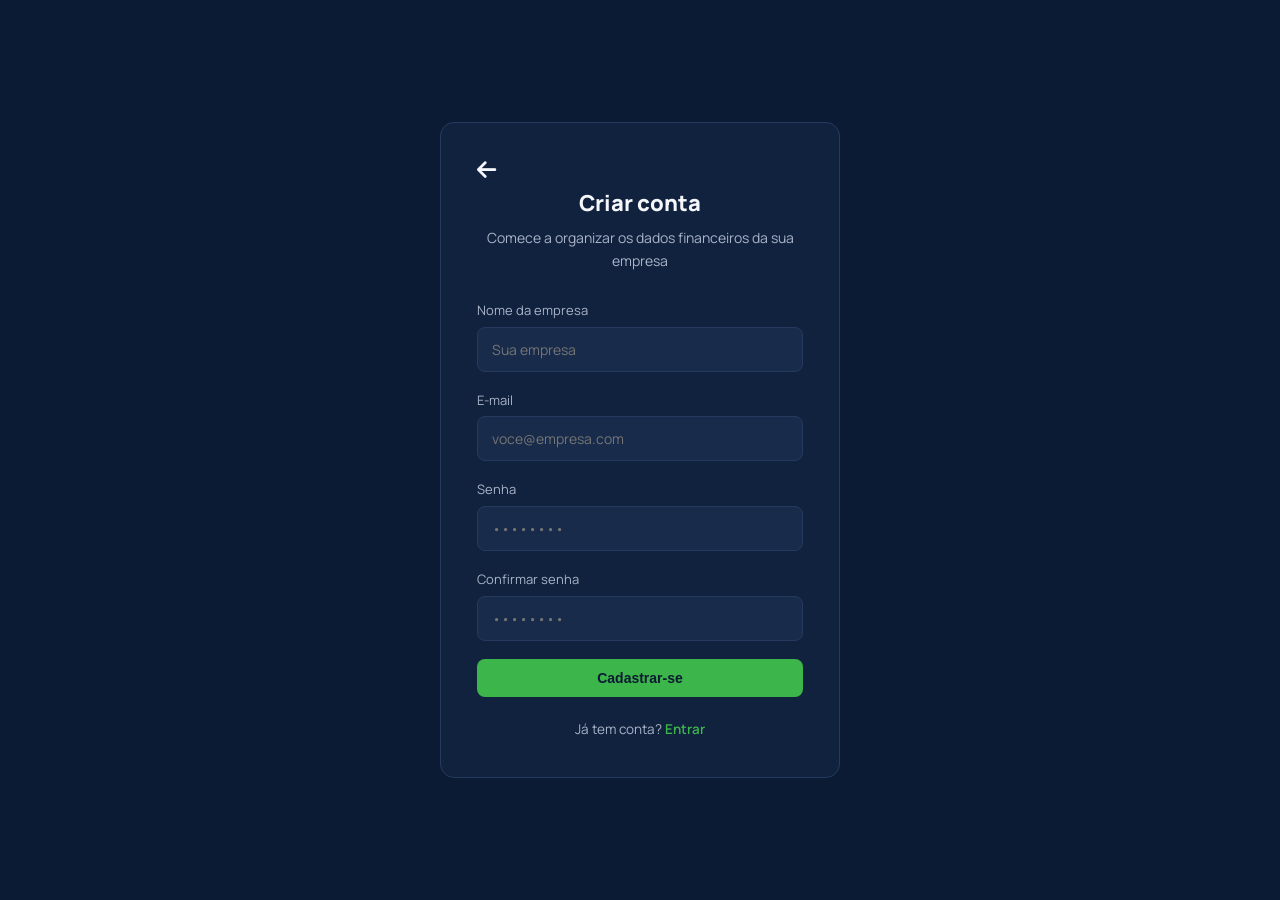
==== public/cadastro.html @ 257436bf "Estruturação inicial do projeto" ====
<!DOCTYPE html>
<html lang="pt-BR">

<head>
    <meta charset="UTF-8">
    <meta name="viewport" content="width=device-width, initial-scale=1.0">
    <title>Criar conta — ScoreInvest</title>
    <link rel="preconnect" href="https://fonts.googleapis.com">
    <link href="https://fonts.googleapis.com/css2?family=Manrope:wght@400;500;700;800&display=swap" rel="stylesheet">
    <link rel="stylesheet" href="https://cdnjs.cloudflare.com/ajax/libs/font-awesome/6.5.2/css/all.min.css">
    <link rel="stylesheet" href="css/style.css">

</head>

<body id="body-cadastro-login">

    <div>
        <div class="card-cadastro-login">
            <a href="index.html">
                <i class="fa-solid fa-arrow-left" style="font-size:22px ;"></i>
            </a>
            <h1>Criar conta</h1>
            <p class="sub">Comece a organizar os dados financeiros da sua empresa</p>

            <form>
                <div class="field">
                    <label for="nome">Nome da empresa</label>
                    <input type="text" id="nome" placeholder="Sua empresa" required>
                </div>
                <div class="field">
                    <label for="email">E-mail</label>
                    <input type="email" id="email" placeholder="voce@empresa.com" required>
                </div>
                <div class="field">
                    <label for="senha">Senha</label>
                    <input type="password" id="senha" placeholder="••••••••" required>
                </div>
                <div class="field">
                    <label for="confirmar">Confirmar senha</label>
                    <input type="password" id="confirmar" placeholder="••••••••" required>
                </div>
                <button type="submit" class="btn-primary-cadastro-login"> Cadastrar-se</button>
            </form>
            <div class="switch">
                Já tem conta? <a href="login.html">Entrar</a>
            </div>
        </div>
    </div>

</body>

</html>
---- public/css/style.css ----
:root {
  --bg: #0B1B33;
  --surface: #11223E;
  --surface-2: #182B4A;
  --border: #253A5E;
  --text: #F5F7FA;
  --text-muted: #A9B4C8;
  --accent: #3CB54A;
  --accent-dark: #1B5E3B;
  --amber: #8CC63F;
}

* {
  box-sizing: border-box;
  margin: 0;
  padding: 0;
}

html {
  scroll-behavior: smooth;
}


body {
  font-family: 'Manrope', sans-serif;
  background: var(--bg);
  color: var(--text);
  line-height: 1.6;
}

a {
  color: inherit;
  text-decoration: none;
}

img,
svg {
  display: block;
  max-width: 100%;
}

.wrap {
  max-width: 1140px;
  margin: 0 auto;
  padding: 0 24px;
}

/* NAV */
header {
  border-bottom: 1px solid var(--border);
  background: rgba(14, 21, 36, 0.9);
  position: sticky;
  top: 0;
  z-index: 10;
}

nav {
  display: flex;
  align-items: center;
  justify-content: space-between;
  padding: 18px 24px;
  max-width: 1140px;
  margin: 0 auto;
}

.logo {
  display: flex;
  align-items: center;
  font-weight: 800;
  font-size: 20px;
}

.logo-mark {
  width: 50px;
  height: 50px;
}

.logo b {
  color: var(--accent);
  font-weight: 800;
}

.nav-links {
  display: flex;
  gap: 32px;
  font-size: 15px;
  color: var(--text-muted);
}

.nav-links a:hover {
  color: var(--text);
}

.nav-cta {
  padding: 10px 18px;
  border-radius: 8px;
  background: var(--accent);
  color: var(--bg);
  font-weight: 700;
  font-size: 14px;
  transition: background-color 0.5s ease, border-color 0.3s ease, color 0.3s ease;
}

.nav-cta:hover {
  border: 1px solid white;
  background-color: var(--bg);
  color: white;
}

/* HERO */
.hero {
  min-height: calc(100vh - 73px);
  display: grid;
  grid-template-columns: 1.1fr 0.9fr;
  gap: 56px;
  align-items: center;
}

.hero .wrap {
  width: 100%;
}

.hero h1 {
  font-size: 44px;
  font-weight: 800;
  line-height: 1.15;
  letter-spacing: -0.5px;
  margin-bottom: 20px;
}

.hero p.lead {
  font-size: 17px;
  color: var(--text-muted);
  max-width: 480px;
  margin-bottom: 32px;
}

.btn-row {
  display: flex;
  gap: 16px;
  flex-wrap: wrap;
  margin-bottom: 36px;
}

.btn-primary {
  background: var(--accent);
  color: #08150F;
  font-weight: 700;
  padding: 14px 24px;
  border-radius: 8px;
  font-size: 15px;
}

.btn-secondary {
  border: 1px solid var(--border);
  color: var(--text);
  padding: 14px 24px;
  border-radius: 8px;
  font-size: 15px;
  font-weight: 600;
  transition: background-color 0.3s ease, border-color 0.3s ease, color 0.3s ease;
}

.btn-secondary:hover {
  background-color: var(--accent);
  color: var(--bg);
}

.hero-note {
  display: inline-flex;
  gap: 14px;
  align-items: center;
  border: 1px solid var(--border);
  border-radius: 10px;
  padding: 14px 18px;
  font-size: 13px;
  color: var(--text-muted);
  max-width: 400px;
}

.hero-note strong {
  color: var(--accent);
  font-size: 20px;
  display: block;
}

.hero-visual {
  background: var(--surface);
  border: 1px solid var(--border);
  border-radius: 16px;
  padding: 28px;
  margin-right: 15px;
}

.hero-visual .chart-label {
  font-size: 13px;
  color: var(--text-muted);
  margin-bottom: 18px;
}

.bars {
  display: flex;
  align-items: flex-end;
  gap: 14px;
  height: 180px;
}

.bar {
  flex: 1;
  border-radius: 6px 6px 0 0;
  background: var(--surface-2);
  position: relative;
}

.bar.up {
  background: var(--accent);
}

.bar span {
  position: absolute;
  top: -22px;
  left: 0;
  right: 0;
  text-align: center;
  font-size: 11px;
  color: var(--text-muted);
}

.legend {
  display: flex;
  gap: 20px;
  margin-top: 20px;
  font-size: 12px;
  color: var(--text-muted);
}

.dot {
  width: 8px;
  height: 8px;
  border-radius: 50%;
  display: inline-block;
  margin-right: 6px;
}

section {
  padding: 80px 0;
}

section h2 {
  font-size: 30px;
  font-weight: 800;
  margin-bottom: 16px;
  letter-spacing: -0.3px;
}

section p.section-lead {
  color: var(--text-muted);
  max-width: 640px;
  font-size: 16px;
  margin-bottom: 44px;
}

/* PROBLEMA */
.problema {
  border-top: 1px solid var(--border);
  border-bottom: 1px solid var(--border);
  background: var(--surface);
}

.problema .wrap {
  display: grid;
  grid-template-columns: 1fr 1fr;
  gap: 48px;
  align-items: center;
}

.problema h2 {
  margin-bottom: 18px;
}

.problema p {
  color: var(--text-muted);
  font-size: 15.5px;
}

.problema-box {
  background: var(--bg);
  border: 1px solid var(--border);
  border-radius: 14px;
  padding: 28px;
}

.problema-box ul {
  list-style: none;
}

.problema-box li {
  padding: 14px 0;
  border-bottom: 1px solid var(--border);
  display: flex;
  gap: 12px;
  font-size: 14.5px;
  color: var(--text-muted);
}

.problema-box li:last-child {
  border-bottom: none;
}

.problema-box li b {
  color: var(--text);
  font-weight: 700;
  min-width: 20px;
}

/* SOLUCAO */
.cards {
  display: grid;
  grid-template-columns: repeat(4, 1fr);
  gap: 20px;
}

.card {
  background: var(--surface);
  border: 1px solid var(--border);
  border-left: 3px solid var(--accent);
  border-radius: 10px;
  padding: 24px;
  transition: transform 0.3s ease; 
}

.card:hover{
  transform: translateY(10px); /* Move o elemento 50 pixels para baixo */
  cursor: pointer;
}

.card.amber {
  border-left-color: var(--amber);
}

.card h3 {
  font-size: 17px;
  margin-bottom: 10px;
  font-weight: 700;
}

.card p {
  font-size: 14px;
  color: var(--text-muted);
}

.card .tag {
  font-size: 11px;
  color: var(--accent);
  font-weight: 700;
  margin-bottom: 10px;
  display: block;
}

.card.amber .tag {
  color: var(--amber);
}

/* COMO FUNCIONA */
.como-funciona {
  background: var(--surface);
  border-top: 1px solid var(--border);
  border-bottom: 1px solid var(--border);
}

.steps {
  display: grid;
  grid-template-columns: repeat(3, 1fr);
  gap: 24px;
}

.step {
  position: relative;
  padding-left: 0;
}

.step-num {
  width: 36px;
  height: 36px;
  border-radius: 50%;
  background: var(--bg);
  border: 1px solid var(--accent);
  color: var(--accent);
  font-weight: 800;
  display: flex;
  align-items: center;
  justify-content: center;
  margin-bottom: 16px;
  font-size: 15px;
}

.step h3 {
  font-size: 16px;
  margin-bottom: 8px;
}

.step p {
  font-size: 14px;
  color: var(--text-muted);
}

/* EQUIPE */
.equipe-grid {
  display: grid;
  grid-template-columns: repeat(4, 1fr);
  gap: 16px;
}

.membro {
  background: var(--surface);
  border: 1px solid var(--border);
  border-radius: 10px;
  padding: 20px;
  text-align: center;
  transition: transform 0.3s ease; 
}

.membro:hover{
  transform: translateY(-10px); /* Move o elemento 50 pixels para baixo */
  cursor: pointer;
}


.avatar {
  width: 48px;
  height: 48px;
  border-radius: 50%;
  margin: 0 auto 12px;
  background: var(--surface-2);
  display: flex;
  align-items: center;
  justify-content: center;
  font-weight: 700;
  color: var(--accent);
  font-size: 16px;
  border: 1px solid var(--border);
}

.membro span {
  font-size: 14px;
  font-weight: 600;
  display: block;
}

.membro small {
  font-size: 12px;
  color: var(--text-muted);
}

footer {
  border-top: 1px solid var(--border);
  padding: 40px 0;
}

.box-contexto {
  margin-left: 50px;
}

footer .wrap {
  display: flex;
  justify-content: space-between;
  align-items: center;
  flex-wrap: wrap;
  gap: 16px;
}

footer .foot-links {
  display: flex;
  gap: 24px;
  font-size: 13px;
  color: var(--text-muted);
}

footer .foot-brand {
  font-size: 13px;
  color: var(--text-muted);
}

@media (max-width: 860px) {
  .nav-links {
    display: none;
  }

  .menu-btn {
    display: block;
  }

  .hero {
    grid-template-columns: 1fr;
    padding: 56px 0 64px;
  }

  .hero h1 {
    font-size: 32px;
  }

  .problema .wrap {
    grid-template-columns: 1fr;
  }

  .cards {
    grid-template-columns: repeat(2, 1fr);
  }

  .steps {
    grid-template-columns: 1fr;
  }

  .equipe-grid {
    grid-template-columns: repeat(2, 1fr);
  }

  footer .wrap {
    flex-direction: column;
    align-items: flex-start;
  }
}

@media (max-width: 480px) {
  .cards {
    grid-template-columns: 1fr;
  }

  .equipe-grid {
    grid-template-columns: 1fr;
  }

  .hero h1 {
    font-size: 27px;
  }
}



/* LOGIN E CADASTRO */

#body-cadastro-login {
  min-height: 100vh;
  display: flex;
  align-items: center;
  justify-content: center;
  padding: 24px;
}

#logo-cadastro-login {
  display: flex;
  align-items: center;
  font-weight: 800;
  font-size: 20px;
  gap: 10px;
  justify-content: center;
  margin-bottom: 28px;
  text-decoration: none;
  color: var(--text);
}

.card-cadastro-login {
  background: var(--surface);
  border: 1px solid var(--border);
  border-radius: 14px;
  padding: 36px;
  width: 100%;
  max-width: 400px;
}

.card-cadastro-login h1 {
  font-size: 22px;
  font-weight: 800;
  margin-bottom: 6px;
  text-align: center;
}

.card-cadastro-login p.sub {
  color: var(--text-muted);
  font-size: 14px;
  text-align: center;
  margin-bottom: 28px;
}

label {
  font-size: 13px;
  color: var(--text-muted);
  display: block;
  margin-bottom: 6px;

}

.field {
  margin-bottom: 18px;
}

input {
  width: 100%;
  padding: 12px 14px;
  border-radius: 8px;
  background: var(--surface-2);
  border: 1px solid var(--border);
  color: var(--text);
  font-family: inherit;
  font-size: 14px;
  transition: border-color 0.2s ease;

}

input:focus {
  outline: none;
  border-color: var(--accent);

}
.btn-primary-cadastro-login {
    padding: 10px 18px;
    border-radius: 8px;
    background: var(--accent);
    color: var(--bg);
    font-weight: 700;
    font-size: 14px;
    width: 100%;
    border: 1px solid transparent;
    transition: background-color 0.5s ease, border-color 0.3s ease, color 0.3s ease;
    cursor: pointer;
}

.btn-primary-cadastro-login:hover {
    border: 1px solid white;
    background-color: var(--bg);
    color: white;
}

.switch {
  text-align: center;
  margin-top: 22px;
  font-size: 13.5px;
  color: var(--text-muted);
}

.switch a {
  color: var(--accent);
  font-weight: 600;
  text-decoration: none;
}

.switch a:hover {
  text-decoration: underline;
}
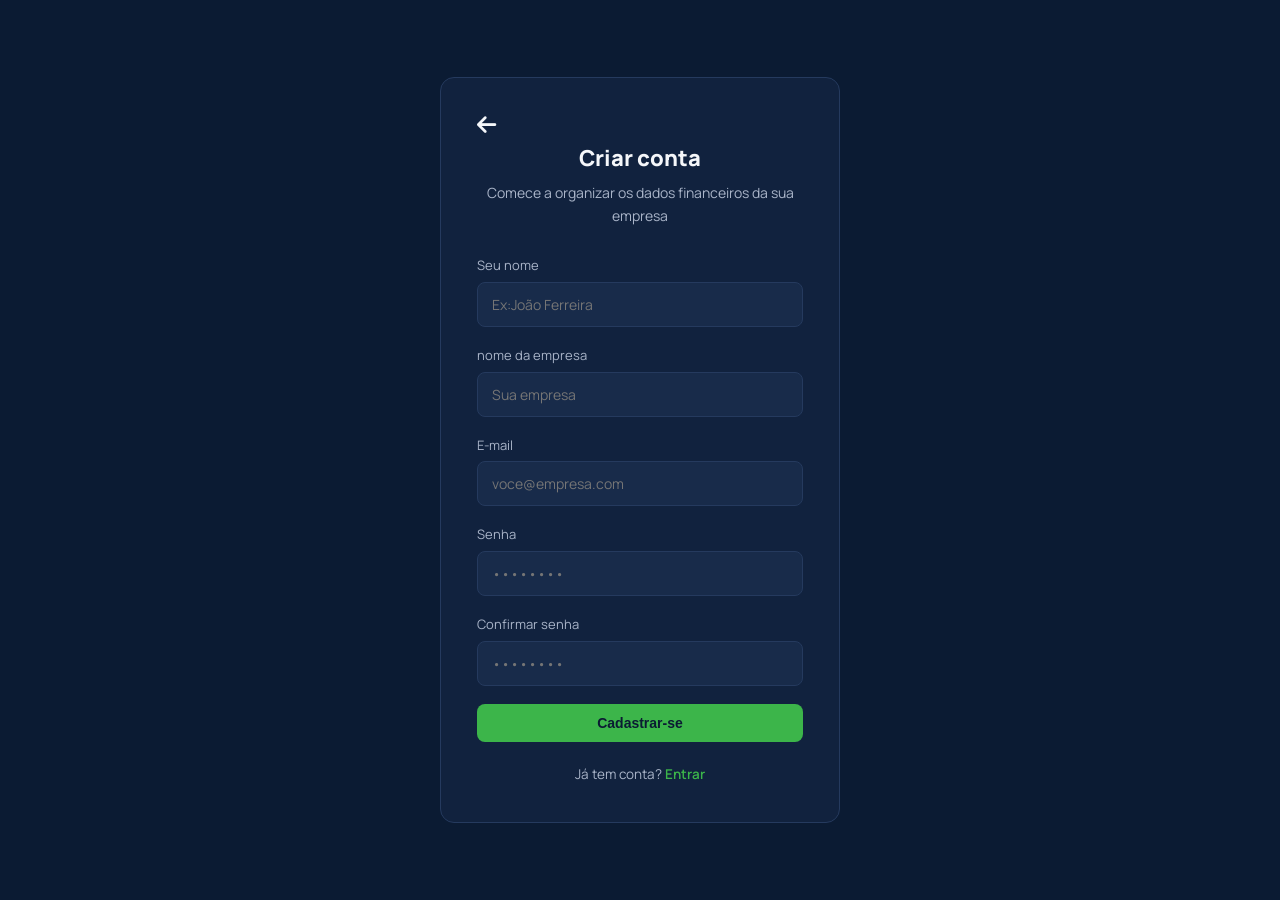
==== commit 565ee8c1: "feat: implementação de login e cadastro usando bcrypt e conexão com o banco de dados" ====
--- a/public/cadastro.html
+++ b/public/cadastro.html
@@ -24,22 +24,26 @@
 
             <form>
                 <div class="field">
-                    <label for="nome">Nome da empresa</label>
-                    <input type="text" id="nome" placeholder="Sua empresa" required>
+                    <label for="nome">Seu nome</label>
+                    <input type="text" id="ipt_nome" placeholder="Ex:João Ferreira" required>
+                </div>
+                <div class="field">
+                    <label for="nome">nome da empresa</label>
+                    <input type="text" id="ipt_empresa" placeholder="Sua empresa" required>
                 </div>
                 <div class="field">
                     <label for="email">E-mail</label>
-                    <input type="email" id="email" placeholder="voce@empresa.com" required>
+                    <input type="email" id="ipt_email" placeholder="voce@empresa.com" required>
                 </div>
                 <div class="field">
                     <label for="senha">Senha</label>
-                    <input type="password" id="senha" placeholder="••••••••" required>
+                    <input type="password" id="ipt_senha" placeholder="••••••••" required>
                 </div>
                 <div class="field">
                     <label for="confirmar">Confirmar senha</label>
-                    <input type="password" id="confirmar" placeholder="••••••••" required>
+                    <input type="password" id="ipt_confirmar" placeholder="••••••••" required>
                 </div>
-                <button type="submit" class="btn-primary-cadastro-login"> Cadastrar-se</button>
+                <button type="button" class="btn-primary-cadastro-login" onclick="cadastrar()"> Cadastrar-se</button>
             </form>
             <div class="switch">
                 Já tem conta? <a href="login.html">Entrar</a>
@@ -47,6 +51,44 @@
         </div>
     </div>
 
+
+
+    <script>
+        function cadastrar(){
+            let nome = ipt_nome.value
+            let empresa = ipt_empresa.value
+            let email = ipt_email.value
+            let senha = ipt_senha.value;
+
+            if(senha != ipt_confirmar.value){
+                alert("As senhas não coincidem");
+                return;
+            }
+
+            fetch("/usuarios/cadastrar", {
+            method: "POST",
+            headers: {
+            "Content-Type": "application/json"
+            },
+            body: JSON.stringify({
+                nomeServer: nome,
+                emailServer: email,
+                senhaServer: senha,
+                empresaServer: empresa
+            })
+        })
+        .then(function(resposta){
+            if(resposta.ok){
+                alert("Cadastro Realizado com sucesso!")
+                window.location.href = "login.html"
+            }else{
+                throw new Error("Erro ao realizar cadastro");
+            }   
+        }).catch(function(err){
+            console.log(err);
+            alert("Não foi possível realizar o cadastro");
+        })
+        }
+    </script>
 </body>
-
 </html>
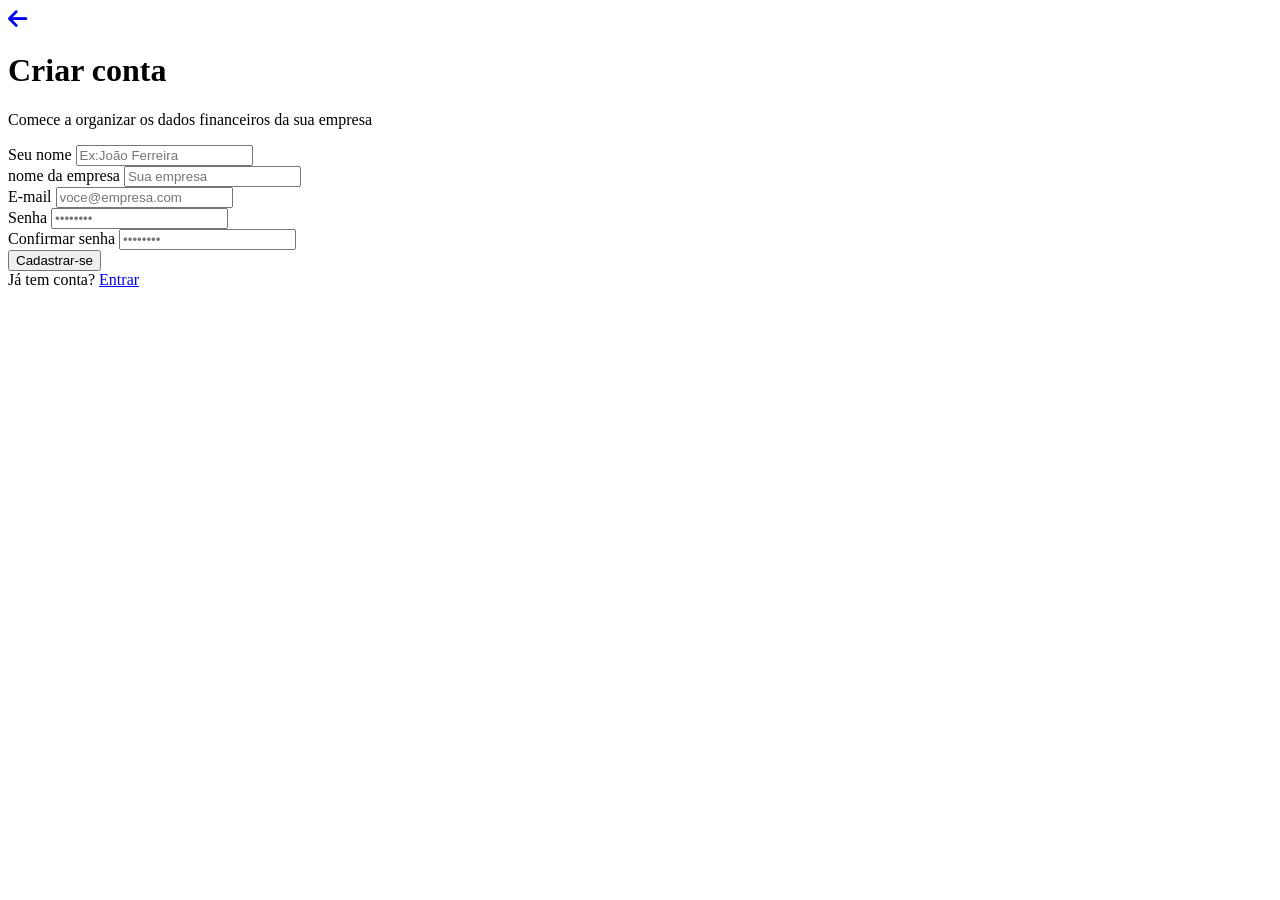
==== commit 3f6142bf: "Change stylesheet link to styleAuth.css" ====
--- a/public/cadastro.html
+++ b/public/cadastro.html
@@ -8,7 +8,7 @@
     <link rel="preconnect" href="https://fonts.googleapis.com">
     <link href="https://fonts.googleapis.com/css2?family=Manrope:wght@400;500;700;800&display=swap" rel="stylesheet">
     <link rel="stylesheet" href="https://cdnjs.cloudflare.com/ajax/libs/font-awesome/6.5.2/css/all.min.css">
-    <link rel="stylesheet" href="css/style.css">
+    <link rel="stylesheet" href="styleAuth.css">
 
 </head>
 
@@ -91,4 +91,4 @@
         }
     </script>
 </body>
-</html>+</html>
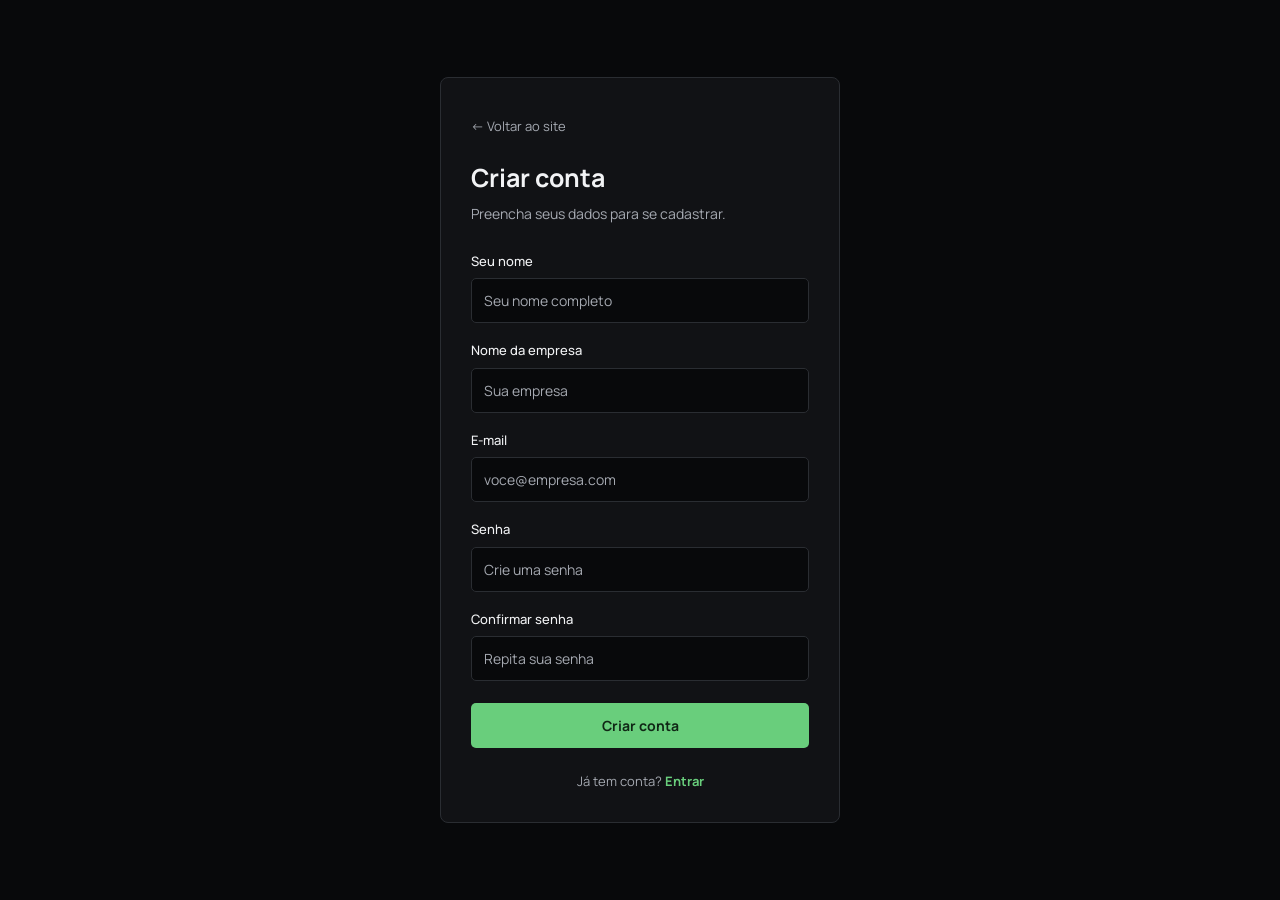
==== commit 0bb0c87e: "refactor(css e html): reestruturação do site" ====
--- a/public/cadastro.html
+++ b/public/cadastro.html
@@ -4,91 +4,172 @@
 <head>
     <meta charset="UTF-8">
     <meta name="viewport" content="width=device-width, initial-scale=1.0">
+
     <title>Criar conta — ScoreInvest</title>
+
     <link rel="preconnect" href="https://fonts.googleapis.com">
-    <link href="https://fonts.googleapis.com/css2?family=Manrope:wght@400;500;700;800&display=swap" rel="stylesheet">
-    <link rel="stylesheet" href="https://cdnjs.cloudflare.com/ajax/libs/font-awesome/6.5.2/css/all.min.css">
+    <link
+        href="https://fonts.googleapis.com/css2?family=Manrope:wght@400;500;700;800&display=swap"
+        rel="stylesheet">
+
+    <link rel="icon" href="img/logo-scoreinvest.png">
     <link rel="stylesheet" href="styleAuth.css">
 
+    <script src="theme.js"></script>
 </head>
 
 <body id="body-cadastro-login">
+    <div>
+        <main class="card-cadastro-login">
+            <a href="index.html">← Voltar ao site</a>
 
-    <div>
-        <div class="card-cadastro-login">
-            <a href="index.html">
-                <i class="fa-solid fa-arrow-left" style="font-size:22px ;"></i>
-            </a>
             <h1>Criar conta</h1>
-            <p class="sub">Comece a organizar os dados financeiros da sua empresa</p>
+            <p class="sub">Preencha seus dados para se cadastrar.</p>
 
-            <form>
+            <form id="form-cadastro">
                 <div class="field">
-                    <label for="nome">Seu nome</label>
-                    <input type="text" id="ipt_nome" placeholder="Ex:João Ferreira" required>
+                    <label for="ipt_nome">Seu nome</label>
+                    <input
+                        type="text"
+                        id="ipt_nome"
+                        name="nome"
+                        placeholder="Seu nome completo"
+                        autocomplete="name"
+                        required>
                 </div>
+
                 <div class="field">
-                    <label for="nome">nome da empresa</label>
-                    <input type="text" id="ipt_empresa" placeholder="Sua empresa" required>
+                    <label for="ipt_empresa">Nome da empresa</label>
+                    <input
+                        type="text"
+                        id="ipt_empresa"
+                        name="empresa"
+                        placeholder="Sua empresa"
+                        autocomplete="organization"
+                        required>
                 </div>
+
                 <div class="field">
-                    <label for="email">E-mail</label>
-                    <input type="email" id="ipt_email" placeholder="voce@empresa.com" required>
+                    <label for="ipt_email">E-mail</label>
+                    <input
+                        type="email"
+                        id="ipt_email"
+                        name="email"
+                        placeholder="voce@empresa.com"
+                        autocomplete="email"
+                        required>
                 </div>
+
                 <div class="field">
-                    <label for="senha">Senha</label>
-                    <input type="password" id="ipt_senha" placeholder="••••••••" required>
+                    <label for="ipt_senha">Senha</label>
+                    <input
+                        type="password"
+                        id="ipt_senha"
+                        name="senha"
+                        placeholder="Crie uma senha"
+                        autocomplete="new-password"
+                        required>
                 </div>
+
                 <div class="field">
-                    <label for="confirmar">Confirmar senha</label>
-                    <input type="password" id="ipt_confirmar" placeholder="••••••••" required>
+                    <label for="ipt_confirmar">Confirmar senha</label>
+                    <input
+                        type="password"
+                        id="ipt_confirmar"
+                        name="confirmar"
+                        placeholder="Repita sua senha"
+                        autocomplete="new-password"
+                        required>
                 </div>
-                <button type="button" class="btn-primary-cadastro-login" onclick="cadastrar()"> Cadastrar-se</button>
+
+                <button
+                    type="submit"
+                    id="btn_cadastrar"
+                    class="btn-primary-cadastro-login">
+                    Criar conta
+                </button>
             </form>
+
             <div class="switch">
-                Já tem conta? <a href="login.html">Entrar</a>
+                Já tem conta?
+                <a href="login.html">Entrar</a>
             </div>
-        </div>
+        </main>
     </div>
 
+    <script>
+        const formulario = document.getElementById("form-cadastro");
+        const botao = document.getElementById("btn_cadastrar");
+        const campoSenha = document.getElementById("ipt_senha");
+        const campoConfirmar = document.getElementById("ipt_confirmar");
 
+        function validarConfirmacao() {
+            campoConfirmar.setCustomValidity(
+                campoSenha.value === campoConfirmar.value
+                    ? ""
+                    : "As senhas não coincidem."
+            );
+        }
 
-    <script>
-        function cadastrar(){
-            let nome = ipt_nome.value
-            let empresa = ipt_empresa.value
-            let email = ipt_email.value
-            let senha = ipt_senha.value;
+        campoSenha.addEventListener("input", validarConfirmacao);
+        campoConfirmar.addEventListener("input", validarConfirmacao);
 
-            if(senha != ipt_confirmar.value){
-                alert("As senhas não coincidem");
+        formulario.addEventListener("submit", async function (event) {
+            event.preventDefault();
+
+            if (botao.disabled) {
                 return;
             }
 
-            fetch("/usuarios/cadastrar", {
-            method: "POST",
-            headers: {
-            "Content-Type": "application/json"
-            },
-            body: JSON.stringify({
-                nomeServer: nome,
-                emailServer: email,
-                senhaServer: senha,
-                empresaServer: empresa
-            })
-        })
-        .then(function(resposta){
-            if(resposta.ok){
-                alert("Cadastro Realizado com sucesso!")
-                window.location.href = "login.html"
-            }else{
-                throw new Error("Erro ao realizar cadastro");
-            }   
-        }).catch(function(err){
-            console.log(err);
-            alert("Não foi possível realizar o cadastro");
-        })
-        }
+            validarConfirmacao();
+
+            if (!formulario.reportValidity()) {
+                return;
+            }
+
+            const nome = document.getElementById("ipt_nome").value.trim();
+            const empresa = document.getElementById("ipt_empresa").value.trim();
+            const email = document.getElementById("ipt_email").value.trim();
+            const senha = campoSenha.value;
+
+            if (!nome || !empresa || !email) {
+                alert("Preencha todos os campos.");
+                return;
+            }
+
+            botao.disabled = true;
+            botao.textContent = "Cadastrando...";
+
+            try {
+                const resposta = await fetch("/usuarios/cadastrar", {
+                    method: "POST",
+                    headers: {
+                        "Content-Type": "application/json"
+                    },
+                    body: JSON.stringify({
+                        nomeServer: nome,
+                        emailServer: email,
+                        senhaServer: senha,
+                        empresaServer: empresa
+                    })
+                });
+
+                if (!resposta.ok) {
+                    alert("Não foi possível realizar o cadastro. Confira os dados.");
+                    return;
+                }
+
+                alert("Cadastro realizado com sucesso!");
+                window.location.href = "login.html";
+            } catch (erro) {
+                console.error("Erro ao cadastrar:", erro);
+                alert("Não foi possível conectar ao servidor. Tente novamente.");
+            } finally {
+                botao.disabled = false;
+                botao.textContent = "Criar conta";
+            }
+        });
     </script>
 </body>
-</html>
+
+</html>
--- a/public/styleAuth.css
+++ b/public/styleAuth.css
@@ -0,0 +1,192 @@
+:root {
+    --bg: #08090b;
+    --surface: #111215;
+    --input-bg: #08090b;
+    --border: #2a2d32;
+
+    --text: #f2f3f5;
+    --text-muted: #a5a9b1;
+
+    --accent: #69ce7c;
+    --on-accent: #102715;
+
+    color-scheme: dark;
+}
+
+:root[data-theme="light"] {
+    --bg: #d9deda;
+    --surface: #f0f2f0;
+    --input-bg: #ffffff;
+    --border: #bec7c0;
+
+    --text: #252d28;
+    --text-muted: #526057;
+
+    --accent: #278348;
+    --on-accent: #ffffff;
+
+    color-scheme: light;
+}
+
+* {
+    box-sizing: border-box;
+}
+
+body {
+    margin: 0;
+    font-family: "Manrope", sans-serif;
+    background: var(--bg);
+    color: var(--text);
+    line-height: 1.5;
+}
+
+#body-cadastro-login {
+    display: flex;
+    align-items: center;
+    justify-content: center;
+    min-height: 100vh;
+    min-height: 100svh;
+    padding: 32px 20px;
+}
+
+#body-cadastro-login > div {
+    width: 100%;
+    max-width: 400px;
+}
+
+/* Formulário */
+
+.card-cadastro-login {
+    width: 100%;
+    padding: 30px;
+    background: var(--surface);
+    border: 1px solid var(--border);
+    border-radius: 8px;
+}
+
+.card-cadastro-login > a {
+    display: inline-flex;
+    align-items: center;
+    min-height: 36px;
+    margin-bottom: 18px;
+    color: var(--text-muted);
+    font-size: 13px;
+    text-decoration: none;
+}
+
+.card-cadastro-login > a:hover {
+    color: var(--text);
+}
+
+.card-cadastro-login h1 {
+    margin: 0 0 8px;
+    font-size: 25px;
+    font-weight: 700;
+    line-height: 1.3;
+}
+
+.sub {
+    margin: 0 0 28px;
+    color: var(--text-muted);
+    font-size: 14px;
+}
+
+.field {
+    margin-bottom: 18px;
+}
+
+label {
+    display: block;
+    margin-bottom: 7px;
+    font-size: 13px;
+    font-weight: 500;
+}
+
+input {
+    display: block;
+    width: 100%;
+    min-height: 44px;
+    padding: 11px 12px;
+
+    background: var(--input-bg);
+    color: var(--text);
+
+    border: 1px solid var(--border);
+    border-radius: 5px;
+
+    font: inherit;
+    font-size: 14px;
+}
+
+input::placeholder {
+    color: var(--text-muted);
+    opacity: 1;
+}
+
+input:focus {
+    border-color: var(--accent);
+    outline: 2px solid var(--accent);
+    outline-offset: 2px;
+}
+
+/* Botão */
+
+.btn-primary-cadastro-login {
+    width: 100%;
+    min-height: 44px;
+    margin-top: 4px;
+    padding: 11px 16px;
+
+    background: var(--accent);
+    color: var(--on-accent);
+
+    border: 1px solid transparent;
+    border-radius: 5px;
+
+    font: inherit;
+    font-size: 14px;
+    font-weight: 700;
+
+    cursor: pointer;
+}
+
+.btn-primary-cadastro-login:hover {
+    background: var(--surface);
+    color: var(--accent);
+    border-color: var(--accent);
+}
+
+button:focus-visible,
+a:focus-visible {
+    outline: 2px solid var(--accent);
+    outline-offset: 4px;
+}
+
+/* Link entre login e cadastro */
+
+.switch {
+    margin-top: 24px;
+    color: var(--text-muted);
+    font-size: 13px;
+    text-align: center;
+}
+
+.switch a {
+    color: var(--accent);
+    font-weight: 700;
+    text-decoration: none;
+}
+
+.switch a:hover {
+    text-decoration: underline;
+}
+
+@media (max-width: 480px) {
+    #body-cadastro-login {
+        padding: 24px 16px;
+    }
+
+    .card-cadastro-login {
+        padding: 24px;
+    }
+}
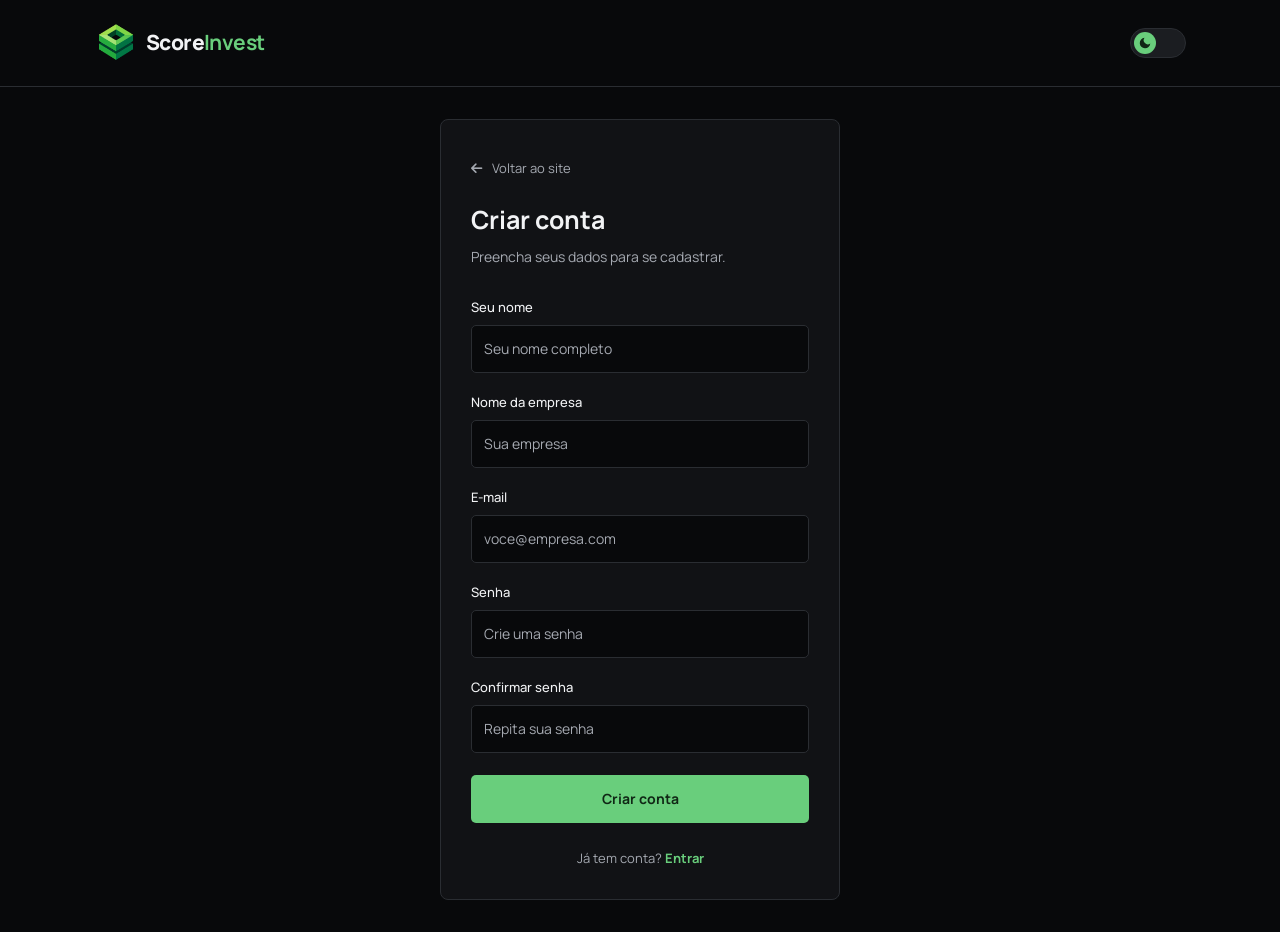
==== commit c3d2a9d9: "Adiciona dark mode, menu no login e ajustes no contato" ====
--- a/public/cadastro.html
+++ b/public/cadastro.html
@@ -12,16 +12,45 @@
         href="https://fonts.googleapis.com/css2?family=Manrope:wght@400;500;700;800&display=swap"
         rel="stylesheet">
 
+    <link rel="stylesheet" href="https://cdnjs.cloudflare.com/ajax/libs/font-awesome/6.5.2/css/all.min.css">
     <link rel="icon" href="img/logo-scoreinvest.png">
     <link rel="stylesheet" href="styleAuth.css">
+    <link rel="stylesheet" href="index.css">
+    <link rel="stylesheet" href="index.css">
 
     <script src="theme.js"></script>
 </head>
 
 <body id="body-cadastro-login">
+     <header>
+        <nav aria-label="Menu principal">
+            <a href="index.html" class="logo">
+                <img src="img/logo-scoreinvest.png" alt="">
+                <span>Score<b>Invest</b></span>
+            </a>
+            <div class="nav-actions">
+                <button type="button" id="themeToggle" class="theme-switch" role="switch" aria-checked="true"
+                    aria-label="Modo escuro" title="Mudar para modo claro">
+
+                    <span class="thumb">
+                        <svg class="icon-moon" viewBox="0 0 24 24" fill="currentColor" aria-hidden="true">
+                            <path d="M21 12.8A9 9 0 1 1 11.2 3a7 7 0 0 0 9.8 9.8z" />
+                        </svg>
+
+                        <svg class="icon-sun" viewBox="0 0 24 24" fill="none" stroke="currentColor" stroke-width="2"
+                            stroke-linecap="round" aria-hidden="true">
+                            <circle cx="12" cy="12" r="4" />
+                            <path
+                                d="M12 2v2M12 20v2M4.9 4.9l1.4 1.4M17.7 17.7l1.4 1.4M2 12h2M20 12h2M4.9 19.1l1.4-1.4M17.7 6.3l1.4-1.4" />
+                        </svg>
+                    </span>
+                </button>
+            </div>
+        </nav>
+    </header>
     <div>
         <main class="card-cadastro-login">
-            <a href="index.html">← Voltar ao site</a>
+           <a href="index.html"><i class="fa-solid fa-arrow-left" style="margin-right: 10px;"></i> Voltar ao site</a>
 
             <h1>Criar conta</h1>
             <p class="sub">Preencha seus dados para se cadastrar.</p>
--- a/public/styleAuth.css
+++ b/public/styleAuth.css
@@ -39,21 +39,20 @@
     color: var(--text);
     line-height: 1.5;
 }
-
 #body-cadastro-login {
     display: flex;
-    align-items: center;
-    justify-content: center;
-    min-height: 100vh;
+    flex-direction: column;
+    align-items: stretch;
+    justify-content: flex-start;
     min-height: 100svh;
-    padding: 32px 20px;
+    padding: 0;
 }
 
 #body-cadastro-login > div {
-    width: 100%;
-    max-width: 400px;
+    width: min(100% - 40px, 400px);
+    margin: auto;
+    padding-block: 32px;
 }
-
 /* Formulário */
 
 .card-cadastro-login {
--- a/public/index.css
+++ b/public/index.css
@@ -0,0 +1,722 @@
+:root {
+    --bg: #08090b;
+    --surface: #111215;
+    --surface-2: #1b1d21;
+    --border: #2a2d32;
+
+    --text: #f2f3f5;
+    --text-muted: #a5a9b1;
+
+    --accent: #69ce7c;
+    --accent-dark: #1b5e3b;
+    --amber: #c6d68f;
+    --down: #f08080;
+
+    --on-accent: #102715;
+    --header-bg: #08090b;
+
+    color-scheme: dark;
+}
+
+:root[data-theme="light"] {
+    --bg: #d9deda;
+    --surface: #f0f2f0;
+    --surface-2: #e3e7e3;
+    --border: #bec7c0;
+    --text: #252d28;
+    --text-muted: #526057;
+    --accent: #278348;
+    --accent-dark: #185f36;
+    --amber: #a87913;
+    --down: #b73b40;
+    --on-accent: #ffffff;
+    --header-bg: #d9deda;
+    color-scheme: light;
+}
+
+* {
+    box-sizing: border-box;
+    margin: 0;
+    padding: 0;
+}
+
+html {
+    scroll-behavior: smooth;
+    scroll-padding-top: 110px;
+}
+
+body {
+    font-family: "Manrope", sans-serif;
+    background: var(--bg);
+    color: var(--text);
+    line-height: 1.7;
+}
+
+a {
+    color: inherit;
+    text-decoration: none;
+}
+
+img,
+svg {
+    display: block;
+    max-width: 100%;
+}
+
+button {
+    font: inherit;
+}
+
+a:focus-visible,
+button:focus-visible {
+    outline: 3px solid var(--accent);
+    outline-offset: 5px;
+}
+
+.wrap {
+    width: min(100%, 1140px);
+    margin-inline: auto;
+    padding-inline: 24px;
+}
+
+/* Menu */
+
+header {
+    position: sticky;
+    top: 0;
+    z-index: 10;
+    background: var(--header-bg);
+    border-bottom: 1px solid var(--border);
+}
+
+nav {
+    display: flex;
+    align-items: center;
+    justify-content: space-between;
+    gap: 24px;
+    width: min(100%, 1140px);
+    min-height: 86px;
+    margin-inline: auto;
+    padding: 16px 24px;
+}
+
+.logo {
+    display: inline-flex;
+    align-items: center;
+    flex-shrink: 0;
+    gap: 8px;
+    font-size: 21px;
+    font-weight: 800;
+    letter-spacing: -0.6px;
+}
+
+.logo img {
+    width: 44px;
+    height: 44px;
+    object-fit: contain;
+}
+
+.logo b {
+    color: var(--accent);
+}
+
+.nav-links,
+.nav-actions {
+    display: flex;
+    align-items: center;
+}
+
+.nav-links {
+    gap: 24px;
+}
+
+.nav-actions {
+    gap: 16px;
+}
+
+.nav-links a,
+.login-link {
+    font-size: 14px;
+}
+
+.nav-links a {
+    color: var(--text-muted);
+}
+
+.nav-links a:hover,
+.login-link:hover {
+    color: var(--accent);
+}
+
+/* Botões */
+
+.button {
+    display: inline-flex;
+    align-items: center;
+    justify-content: center;
+    min-height: 48px;
+    padding: 12px 22px;
+    border: 1px solid transparent;
+    border-radius: 6px;
+    font-size: 14px;
+    font-weight: 700;
+    transition:
+        background-color 180ms ease,
+        color 180ms ease,
+        border-color 180ms ease;
+}
+
+.primary {
+    background: var(--accent);
+    color: var(--on-accent);
+}
+
+.primary:hover {
+    background: var(--surface);
+    color: var(--accent);
+    border-color: var(--accent);
+}
+
+.small {
+    min-height: 42px;
+    padding: 9px 16px;
+}
+
+.secondary {
+    border-color: #86978b;
+    background: rgb(10 22 15 / 35%);
+    color: #ffffff;
+}
+
+.secondary:hover {
+    border-color: #ffffff;
+    background: rgb(10 22 15 / 75%);
+}
+
+/* Tema */
+
+.theme-switch {
+    position: relative;
+    flex-shrink: 0;
+    width: 56px;
+    height: 30px;
+    padding: 0;
+    border: 1px solid var(--border);
+    border-radius: 999px;
+    background: var(--surface-2);
+    cursor: pointer;
+}
+
+.theme-switch .thumb {
+    position: absolute;
+    top: 3px;
+    left: 3px;
+    display: flex;
+    align-items: center;
+    justify-content: center;
+    width: 22px;
+    height: 22px;
+    border-radius: 50%;
+    background: var(--accent);
+    color: var(--on-accent);
+    transition: transform 180ms ease;
+}
+
+.theme-switch svg {
+    width: 14px;
+    height: 14px;
+}
+
+.theme-switch .icon-sun {
+    display: none;
+}
+
+:root[data-theme="light"] .theme-switch .thumb {
+    transform: translateX(26px);
+}
+
+:root[data-theme="light"] .theme-switch .icon-moon {
+    display: none;
+}
+
+:root[data-theme="light"] .theme-switch .icon-sun {
+    display: block;
+}
+
+/* Imagem de abertura */
+
+.hero {
+    position: relative;
+    display: flex;
+    align-items: center;
+    min-height: 650px;
+    padding-block: 90px 120px;
+    background:
+        linear-gradient(
+            90deg,
+            rgb(6 17 11 / 95%) 0%,
+            rgb(6 17 11 / 82%) 40%,
+            rgb(6 17 11 / 32%) 100%
+        ),
+        url("img/imagem-home-site.jpeg") center / cover no-repeat;
+    color: #ffffff;
+}
+
+.hero-content {
+    max-width: 650px;
+}
+
+.hero h1 {
+    margin-bottom: 24px;
+    font-size: clamp(36px, 4vw, 52px);
+    line-height: 1.18;
+    letter-spacing: -1.2px;
+    font-weight: 800;
+}
+
+.hero-content > p {
+    max-width: 490px;
+    color: #d8e1da;
+    font-size: 17px;
+}
+
+.hero-actions {
+    display: flex;
+    flex-wrap: wrap;
+    gap: 14px;
+    margin-top: 30px;
+}
+
+/* Mantém contraste sobre a foto nos dois temas */
+.hero .primary {
+    background: #69ce7c;
+    color: #102715;
+}
+
+.hero .primary:hover {
+    background: #8cdea0;
+}
+
+.hero-scroll {
+    position: absolute;
+    bottom: 28px;
+    left: 50%;
+    display: flex;
+    align-items: center;
+    gap: 14px;
+    transform: translateX(-50%);
+    color: #d8e1da;
+    font-size: 12px;
+    white-space: nowrap;
+}
+
+.hero-scroll span {
+    font-size: 20px;
+}
+
+/* Conteúdo */
+
+main > section:not(.hero) {
+    padding-block: 76px;
+}
+
+h2 {
+    margin-bottom: 20px;
+    font-size: clamp(26px, 3vw, 32px);
+    line-height: 1.3;
+    letter-spacing: -0.6px;
+}
+
+.section-heading {
+    max-width: 650px;
+    margin-bottom: 36px;
+}
+
+.section-heading p {
+    color: var(--text-muted);
+}
+
+.about {
+    background: var(--surface);
+    border-bottom: 1px solid var(--border);
+}
+
+.about-grid {
+    display: grid;
+    grid-template-columns: 1.15fr 0.85fr;
+    align-items: center;
+    gap: 70px;
+}
+
+.about-grid > div > p {
+    color: var(--text-muted);
+    font-size: 15px;
+}
+
+.about-grid > div > p + p {
+    margin-top: 16px;
+}
+
+.about-note {
+    padding: 12px 0 12px 28px;
+    border-left: 3px solid var(--accent);
+}
+
+.note-label {
+    display: block;
+    margin-bottom: 12px;
+    color: var(--accent);
+    font-size: 13px;
+    font-weight: 700;
+}
+
+.about-note h3 {
+    margin-bottom: 16px;
+    font-size: 23px;
+    line-height: 1.4;
+}
+
+.about-note p {
+    color: var(--text-muted);
+    font-size: 14px;
+}
+
+/* Recursos com as imagens do grupo */
+
+.cards {
+    display: grid;
+    grid-template-columns: repeat(4, minmax(0, 1fr));
+    gap: 18px;
+}
+
+.card {
+    display: flex;
+    flex-direction: column;
+    justify-content: flex-end;
+    min-height: 290px;
+    padding: 24px;
+    overflow: hidden;
+    border: 1px solid var(--border);
+    border-radius: 8px;
+    background-color: #17221a;
+    background-position: center;
+    background-size: cover;
+    color: #ffffff;
+}
+
+.card-dados {
+    background-image:
+        linear-gradient(rgb(5 13 8 / 64%), rgb(5 13 8 / 96%)),
+        url("img/precos.jpg");
+}
+
+.card-indicadores {
+    background-image:
+        linear-gradient(rgb(5 13 8 / 64%), rgb(5 13 8 / 96%)),
+        url("img/medias-moveis.png");
+}
+
+.card-tendencias {
+    background-image:
+        linear-gradient(rgb(5 13 8 / 64%), rgb(5 13 8 / 96%)),
+        url("img/prazo-trade.jpg");
+}
+
+.card-cruzamentos {
+    background-image:
+        linear-gradient(rgb(5 13 8 / 64%), rgb(5 13 8 / 96%)),
+        url("img/goldendeath-cross.webp");
+}
+
+.tag {
+    margin-bottom: 14px;
+    color: #a1e7ad;
+    font-size: 12px;
+    font-weight: 700;
+}
+
+.card h3 {
+    margin-bottom: 12px;
+    font-size: 18px;
+    line-height: 1.4;
+}
+
+.card p {
+    color: #d8e1da;
+    font-size: 13px;
+}
+
+/* Como funciona */
+
+.how {
+    background: var(--surface);
+    border-block: 1px solid var(--border);
+}
+
+.steps {
+    display: grid;
+    grid-template-columns: repeat(3, minmax(0, 1fr));
+    gap: 40px;
+}
+
+.step-number {
+    display: grid;
+    place-items: center;
+    width: 36px;
+    height: 36px;
+    margin-bottom: 20px;
+    border: 1px solid var(--accent);
+    border-radius: 50%;
+    color: var(--accent);
+    font-weight: 700;
+}
+
+.step h3 {
+    margin-bottom: 12px;
+    font-size: 17px;
+}
+
+.step p {
+    color: var(--text-muted);
+    font-size: 14px;
+}
+
+/* Equipe */
+
+.team {
+    display: grid;
+    grid-template-columns: repeat(4, minmax(0, 1fr));
+    gap: 18px;
+}
+
+.member {
+    padding: 24px 18px;
+    border: 1px solid var(--border);
+    border-radius: 8px;
+    background: var(--surface);
+    text-align: center;
+}
+
+.avatar {
+    display: grid;
+    place-items: center;
+    width: 46px;
+    height: 46px;
+    margin: 0 auto 14px;
+    border-radius: 50%;
+    background: var(--surface-2);
+    color: var(--accent);
+    font-size: 14px;
+    font-weight: 700;
+}
+
+.member h3 {
+    font-size: 14px;
+    font-weight: 700;
+}
+
+.member p {
+    margin-top: 5px;
+    color: var(--text-muted);
+    font-size: 12px;
+}
+
+/* Rodapé */
+
+footer {
+    padding-block: 32px;
+    border-top: 1px solid var(--border);
+}
+
+.footer-content {
+    display: flex;
+    align-items: center;
+    justify-content: space-between;
+    gap: 24px;
+}
+
+.footer-content strong {
+    display: block;
+    margin-bottom: 4px;
+    font-size: 16px;
+}
+
+.footer-content span,
+.footer-content > a {
+    color: var(--text-muted);
+    font-size: 12px;
+}
+
+.footer-content > a:hover {
+    color: var(--accent);
+}
+
+/* Celular e tablet */
+
+@media (max-width: 1000px) {
+    nav {
+        gap: 16px;
+    }
+
+    .nav-links {
+        gap: 16px;
+    }
+
+    .nav-actions {
+        gap: 12px;
+    }
+
+    .cards {
+        grid-template-columns: repeat(2, minmax(0, 1fr));
+    }
+
+    .card {
+        min-height: 260px;
+    }
+}
+
+@media (max-width: 860px) {
+    html {
+        scroll-padding-top: 150px;
+    }
+
+    nav {
+        flex-wrap: wrap;
+    }
+
+    .nav-links {
+        order: 3;
+        justify-content: center;
+        width: 100%;
+        padding-top: 12px;
+        border-top: 1px solid var(--border);
+    }
+
+    .hero {
+        min-height: 570px;
+    }
+
+    .about-grid {
+        grid-template-columns: 1fr;
+        gap: 36px;
+    }
+
+    .steps {
+        gap: 24px;
+    }
+
+    .team {
+        grid-template-columns: repeat(3, minmax(0, 1fr));
+    }
+}
+
+@media (max-width: 600px) {
+    .wrap,
+    nav {
+        padding-inline: 20px;
+    }
+
+    .logo {
+        gap: 5px;
+        font-size: 18px;
+    }
+
+    .logo img {
+        width: 32px;
+        height: 32px;
+    }
+
+    .nav-actions {
+        gap: 10px;
+    }
+
+    .login-link,
+    .small {
+        font-size: 12px;
+    }
+
+    .small {
+        padding-inline: 12px;
+    }
+
+    .nav-links a {
+        font-size: 13px;
+    }
+
+    .hero {
+        min-height: 570px;
+        background-position: 60% center;
+    }
+
+    .hero h1 {
+        font-size: 36px;
+    }
+
+    .hero-content > p {
+        font-size: 16px;
+    }
+
+    main > section:not(.hero) {
+        padding-block: 50px;
+    }
+
+    .cards,
+    .steps {
+        grid-template-columns: 1fr;
+    }
+
+    .card {
+        min-height: 240px;
+    }
+
+    .steps {
+        gap: 32px;
+    }
+
+    .team {
+        grid-template-columns: repeat(2, minmax(0, 1fr));
+        gap: 12px;
+    }
+
+    .footer-content {
+        flex-direction: column;
+        align-items: flex-start;
+    }
+}
+
+@media (max-width: 400px) {
+    html {
+        scroll-padding-top: 190px;
+    }
+
+    nav {
+        justify-content: center;
+    }
+
+    .nav-actions {
+        justify-content: center;
+        width: 100%;
+    }
+
+    .hero h1 {
+        font-size: 32px;
+    }
+
+    .hero-actions {
+        flex-direction: column;
+        align-items: stretch;
+    }
+}
+
+@media (prefers-reduced-motion: reduce) {
+    html {
+        scroll-behavior: auto;
+    }
+
+    *,
+    *::before,
+    *::after {
+        transition: none !important;
+        animation: none !important;
+    }
+}
--- a/public/index.css
+++ b/public/index.css
@@ -0,0 +1,722 @@
+:root {
+    --bg: #08090b;
+    --surface: #111215;
+    --surface-2: #1b1d21;
+    --border: #2a2d32;
+
+    --text: #f2f3f5;
+    --text-muted: #a5a9b1;
+
+    --accent: #69ce7c;
+    --accent-dark: #1b5e3b;
+    --amber: #c6d68f;
+    --down: #f08080;
+
+    --on-accent: #102715;
+    --header-bg: #08090b;
+
+    color-scheme: dark;
+}
+
+:root[data-theme="light"] {
+    --bg: #d9deda;
+    --surface: #f0f2f0;
+    --surface-2: #e3e7e3;
+    --border: #bec7c0;
+    --text: #252d28;
+    --text-muted: #526057;
+    --accent: #278348;
+    --accent-dark: #185f36;
+    --amber: #a87913;
+    --down: #b73b40;
+    --on-accent: #ffffff;
+    --header-bg: #d9deda;
+    color-scheme: light;
+}
+
+* {
+    box-sizing: border-box;
+    margin: 0;
+    padding: 0;
+}
+
+html {
+    scroll-behavior: smooth;
+    scroll-padding-top: 110px;
+}
+
+body {
+    font-family: "Manrope", sans-serif;
+    background: var(--bg);
+    color: var(--text);
+    line-height: 1.7;
+}
+
+a {
+    color: inherit;
+    text-decoration: none;
+}
+
+img,
+svg {
+    display: block;
+    max-width: 100%;
+}
+
+button {
+    font: inherit;
+}
+
+a:focus-visible,
+button:focus-visible {
+    outline: 3px solid var(--accent);
+    outline-offset: 5px;
+}
+
+.wrap {
+    width: min(100%, 1140px);
+    margin-inline: auto;
+    padding-inline: 24px;
+}
+
+/* Menu */
+
+header {
+    position: sticky;
+    top: 0;
+    z-index: 10;
+    background: var(--header-bg);
+    border-bottom: 1px solid var(--border);
+}
+
+nav {
+    display: flex;
+    align-items: center;
+    justify-content: space-between;
+    gap: 24px;
+    width: min(100%, 1140px);
+    min-height: 86px;
+    margin-inline: auto;
+    padding: 16px 24px;
+}
+
+.logo {
+    display: inline-flex;
+    align-items: center;
+    flex-shrink: 0;
+    gap: 8px;
+    font-size: 21px;
+    font-weight: 800;
+    letter-spacing: -0.6px;
+}
+
+.logo img {
+    width: 44px;
+    height: 44px;
+    object-fit: contain;
+}
+
+.logo b {
+    color: var(--accent);
+}
+
+.nav-links,
+.nav-actions {
+    display: flex;
+    align-items: center;
+}
+
+.nav-links {
+    gap: 24px;
+}
+
+.nav-actions {
+    gap: 16px;
+}
+
+.nav-links a,
+.login-link {
+    font-size: 14px;
+}
+
+.nav-links a {
+    color: var(--text-muted);
+}
+
+.nav-links a:hover,
+.login-link:hover {
+    color: var(--accent);
+}
+
+/* Botões */
+
+.button {
+    display: inline-flex;
+    align-items: center;
+    justify-content: center;
+    min-height: 48px;
+    padding: 12px 22px;
+    border: 1px solid transparent;
+    border-radius: 6px;
+    font-size: 14px;
+    font-weight: 700;
+    transition:
+        background-color 180ms ease,
+        color 180ms ease,
+        border-color 180ms ease;
+}
+
+.primary {
+    background: var(--accent);
+    color: var(--on-accent);
+}
+
+.primary:hover {
+    background: var(--surface);
+    color: var(--accent);
+    border-color: var(--accent);
+}
+
+.small {
+    min-height: 42px;
+    padding: 9px 16px;
+}
+
+.secondary {
+    border-color: #86978b;
+    background: rgb(10 22 15 / 35%);
+    color: #ffffff;
+}
+
+.secondary:hover {
+    border-color: #ffffff;
+    background: rgb(10 22 15 / 75%);
+}
+
+/* Tema */
+
+.theme-switch {
+    position: relative;
+    flex-shrink: 0;
+    width: 56px;
+    height: 30px;
+    padding: 0;
+    border: 1px solid var(--border);
+    border-radius: 999px;
+    background: var(--surface-2);
+    cursor: pointer;
+}
+
+.theme-switch .thumb {
+    position: absolute;
+    top: 3px;
+    left: 3px;
+    display: flex;
+    align-items: center;
+    justify-content: center;
+    width: 22px;
+    height: 22px;
+    border-radius: 50%;
+    background: var(--accent);
+    color: var(--on-accent);
+    transition: transform 180ms ease;
+}
+
+.theme-switch svg {
+    width: 14px;
+    height: 14px;
+}
+
+.theme-switch .icon-sun {
+    display: none;
+}
+
+:root[data-theme="light"] .theme-switch .thumb {
+    transform: translateX(26px);
+}
+
+:root[data-theme="light"] .theme-switch .icon-moon {
+    display: none;
+}
+
+:root[data-theme="light"] .theme-switch .icon-sun {
+    display: block;
+}
+
+/* Imagem de abertura */
+
+.hero {
+    position: relative;
+    display: flex;
+    align-items: center;
+    min-height: 650px;
+    padding-block: 90px 120px;
+    background:
+        linear-gradient(
+            90deg,
+            rgb(6 17 11 / 95%) 0%,
+            rgb(6 17 11 / 82%) 40%,
+            rgb(6 17 11 / 32%) 100%
+        ),
+        url("img/imagem-home-site.jpeg") center / cover no-repeat;
+    color: #ffffff;
+}
+
+.hero-content {
+    max-width: 650px;
+}
+
+.hero h1 {
+    margin-bottom: 24px;
+    font-size: clamp(36px, 4vw, 52px);
+    line-height: 1.18;
+    letter-spacing: -1.2px;
+    font-weight: 800;
+}
+
+.hero-content > p {
+    max-width: 490px;
+    color: #d8e1da;
+    font-size: 17px;
+}
+
+.hero-actions {
+    display: flex;
+    flex-wrap: wrap;
+    gap: 14px;
+    margin-top: 30px;
+}
+
+/* Mantém contraste sobre a foto nos dois temas */
+.hero .primary {
+    background: #69ce7c;
+    color: #102715;
+}
+
+.hero .primary:hover {
+    background: #8cdea0;
+}
+
+.hero-scroll {
+    position: absolute;
+    bottom: 28px;
+    left: 50%;
+    display: flex;
+    align-items: center;
+    gap: 14px;
+    transform: translateX(-50%);
+    color: #d8e1da;
+    font-size: 12px;
+    white-space: nowrap;
+}
+
+.hero-scroll span {
+    font-size: 20px;
+}
+
+/* Conteúdo */
+
+main > section:not(.hero) {
+    padding-block: 76px;
+}
+
+h2 {
+    margin-bottom: 20px;
+    font-size: clamp(26px, 3vw, 32px);
+    line-height: 1.3;
+    letter-spacing: -0.6px;
+}
+
+.section-heading {
+    max-width: 650px;
+    margin-bottom: 36px;
+}
+
+.section-heading p {
+    color: var(--text-muted);
+}
+
+.about {
+    background: var(--surface);
+    border-bottom: 1px solid var(--border);
+}
+
+.about-grid {
+    display: grid;
+    grid-template-columns: 1.15fr 0.85fr;
+    align-items: center;
+    gap: 70px;
+}
+
+.about-grid > div > p {
+    color: var(--text-muted);
+    font-size: 15px;
+}
+
+.about-grid > div > p + p {
+    margin-top: 16px;
+}
+
+.about-note {
+    padding: 12px 0 12px 28px;
+    border-left: 3px solid var(--accent);
+}
+
+.note-label {
+    display: block;
+    margin-bottom: 12px;
+    color: var(--accent);
+    font-size: 13px;
+    font-weight: 700;
+}
+
+.about-note h3 {
+    margin-bottom: 16px;
+    font-size: 23px;
+    line-height: 1.4;
+}
+
+.about-note p {
+    color: var(--text-muted);
+    font-size: 14px;
+}
+
+/* Recursos com as imagens do grupo */
+
+.cards {
+    display: grid;
+    grid-template-columns: repeat(4, minmax(0, 1fr));
+    gap: 18px;
+}
+
+.card {
+    display: flex;
+    flex-direction: column;
+    justify-content: flex-end;
+    min-height: 290px;
+    padding: 24px;
+    overflow: hidden;
+    border: 1px solid var(--border);
+    border-radius: 8px;
+    background-color: #17221a;
+    background-position: center;
+    background-size: cover;
+    color: #ffffff;
+}
+
+.card-dados {
+    background-image:
+        linear-gradient(rgb(5 13 8 / 64%), rgb(5 13 8 / 96%)),
+        url("img/precos.jpg");
+}
+
+.card-indicadores {
+    background-image:
+        linear-gradient(rgb(5 13 8 / 64%), rgb(5 13 8 / 96%)),
+        url("img/medias-moveis.png");
+}
+
+.card-tendencias {
+    background-image:
+        linear-gradient(rgb(5 13 8 / 64%), rgb(5 13 8 / 96%)),
+        url("img/prazo-trade.jpg");
+}
+
+.card-cruzamentos {
+    background-image:
+        linear-gradient(rgb(5 13 8 / 64%), rgb(5 13 8 / 96%)),
+        url("img/goldendeath-cross.webp");
+}
+
+.tag {
+    margin-bottom: 14px;
+    color: #a1e7ad;
+    font-size: 12px;
+    font-weight: 700;
+}
+
+.card h3 {
+    margin-bottom: 12px;
+    font-size: 18px;
+    line-height: 1.4;
+}
+
+.card p {
+    color: #d8e1da;
+    font-size: 13px;
+}
+
+/* Como funciona */
+
+.how {
+    background: var(--surface);
+    border-block: 1px solid var(--border);
+}
+
+.steps {
+    display: grid;
+    grid-template-columns: repeat(3, minmax(0, 1fr));
+    gap: 40px;
+}
+
+.step-number {
+    display: grid;
+    place-items: center;
+    width: 36px;
+    height: 36px;
+    margin-bottom: 20px;
+    border: 1px solid var(--accent);
+    border-radius: 50%;
+    color: var(--accent);
+    font-weight: 700;
+}
+
+.step h3 {
+    margin-bottom: 12px;
+    font-size: 17px;
+}
+
+.step p {
+    color: var(--text-muted);
+    font-size: 14px;
+}
+
+/* Equipe */
+
+.team {
+    display: grid;
+    grid-template-columns: repeat(4, minmax(0, 1fr));
+    gap: 18px;
+}
+
+.member {
+    padding: 24px 18px;
+    border: 1px solid var(--border);
+    border-radius: 8px;
+    background: var(--surface);
+    text-align: center;
+}
+
+.avatar {
+    display: grid;
+    place-items: center;
+    width: 46px;
+    height: 46px;
+    margin: 0 auto 14px;
+    border-radius: 50%;
+    background: var(--surface-2);
+    color: var(--accent);
+    font-size: 14px;
+    font-weight: 700;
+}
+
+.member h3 {
+    font-size: 14px;
+    font-weight: 700;
+}
+
+.member p {
+    margin-top: 5px;
+    color: var(--text-muted);
+    font-size: 12px;
+}
+
+/* Rodapé */
+
+footer {
+    padding-block: 32px;
+    border-top: 1px solid var(--border);
+}
+
+.footer-content {
+    display: flex;
+    align-items: center;
+    justify-content: space-between;
+    gap: 24px;
+}
+
+.footer-content strong {
+    display: block;
+    margin-bottom: 4px;
+    font-size: 16px;
+}
+
+.footer-content span,
+.footer-content > a {
+    color: var(--text-muted);
+    font-size: 12px;
+}
+
+.footer-content > a:hover {
+    color: var(--accent);
+}
+
+/* Celular e tablet */
+
+@media (max-width: 1000px) {
+    nav {
+        gap: 16px;
+    }
+
+    .nav-links {
+        gap: 16px;
+    }
+
+    .nav-actions {
+        gap: 12px;
+    }
+
+    .cards {
+        grid-template-columns: repeat(2, minmax(0, 1fr));
+    }
+
+    .card {
+        min-height: 260px;
+    }
+}
+
+@media (max-width: 860px) {
+    html {
+        scroll-padding-top: 150px;
+    }
+
+    nav {
+        flex-wrap: wrap;
+    }
+
+    .nav-links {
+        order: 3;
+        justify-content: center;
+        width: 100%;
+        padding-top: 12px;
+        border-top: 1px solid var(--border);
+    }
+
+    .hero {
+        min-height: 570px;
+    }
+
+    .about-grid {
+        grid-template-columns: 1fr;
+        gap: 36px;
+    }
+
+    .steps {
+        gap: 24px;
+    }
+
+    .team {
+        grid-template-columns: repeat(3, minmax(0, 1fr));
+    }
+}
+
+@media (max-width: 600px) {
+    .wrap,
+    nav {
+        padding-inline: 20px;
+    }
+
+    .logo {
+        gap: 5px;
+        font-size: 18px;
+    }
+
+    .logo img {
+        width: 32px;
+        height: 32px;
+    }
+
+    .nav-actions {
+        gap: 10px;
+    }
+
+    .login-link,
+    .small {
+        font-size: 12px;
+    }
+
+    .small {
+        padding-inline: 12px;
+    }
+
+    .nav-links a {
+        font-size: 13px;
+    }
+
+    .hero {
+        min-height: 570px;
+        background-position: 60% center;
+    }
+
+    .hero h1 {
+        font-size: 36px;
+    }
+
+    .hero-content > p {
+        font-size: 16px;
+    }
+
+    main > section:not(.hero) {
+        padding-block: 50px;
+    }
+
+    .cards,
+    .steps {
+        grid-template-columns: 1fr;
+    }
+
+    .card {
+        min-height: 240px;
+    }
+
+    .steps {
+        gap: 32px;
+    }
+
+    .team {
+        grid-template-columns: repeat(2, minmax(0, 1fr));
+        gap: 12px;
+    }
+
+    .footer-content {
+        flex-direction: column;
+        align-items: flex-start;
+    }
+}
+
+@media (max-width: 400px) {
+    html {
+        scroll-padding-top: 190px;
+    }
+
+    nav {
+        justify-content: center;
+    }
+
+    .nav-actions {
+        justify-content: center;
+        width: 100%;
+    }
+
+    .hero h1 {
+        font-size: 32px;
+    }
+
+    .hero-actions {
+        flex-direction: column;
+        align-items: stretch;
+    }
+}
+
+@media (prefers-reduced-motion: reduce) {
+    html {
+        scroll-behavior: auto;
+    }
+
+    *,
+    *::before,
+    *::after {
+        transition: none !important;
+        animation: none !important;
+    }
+}
